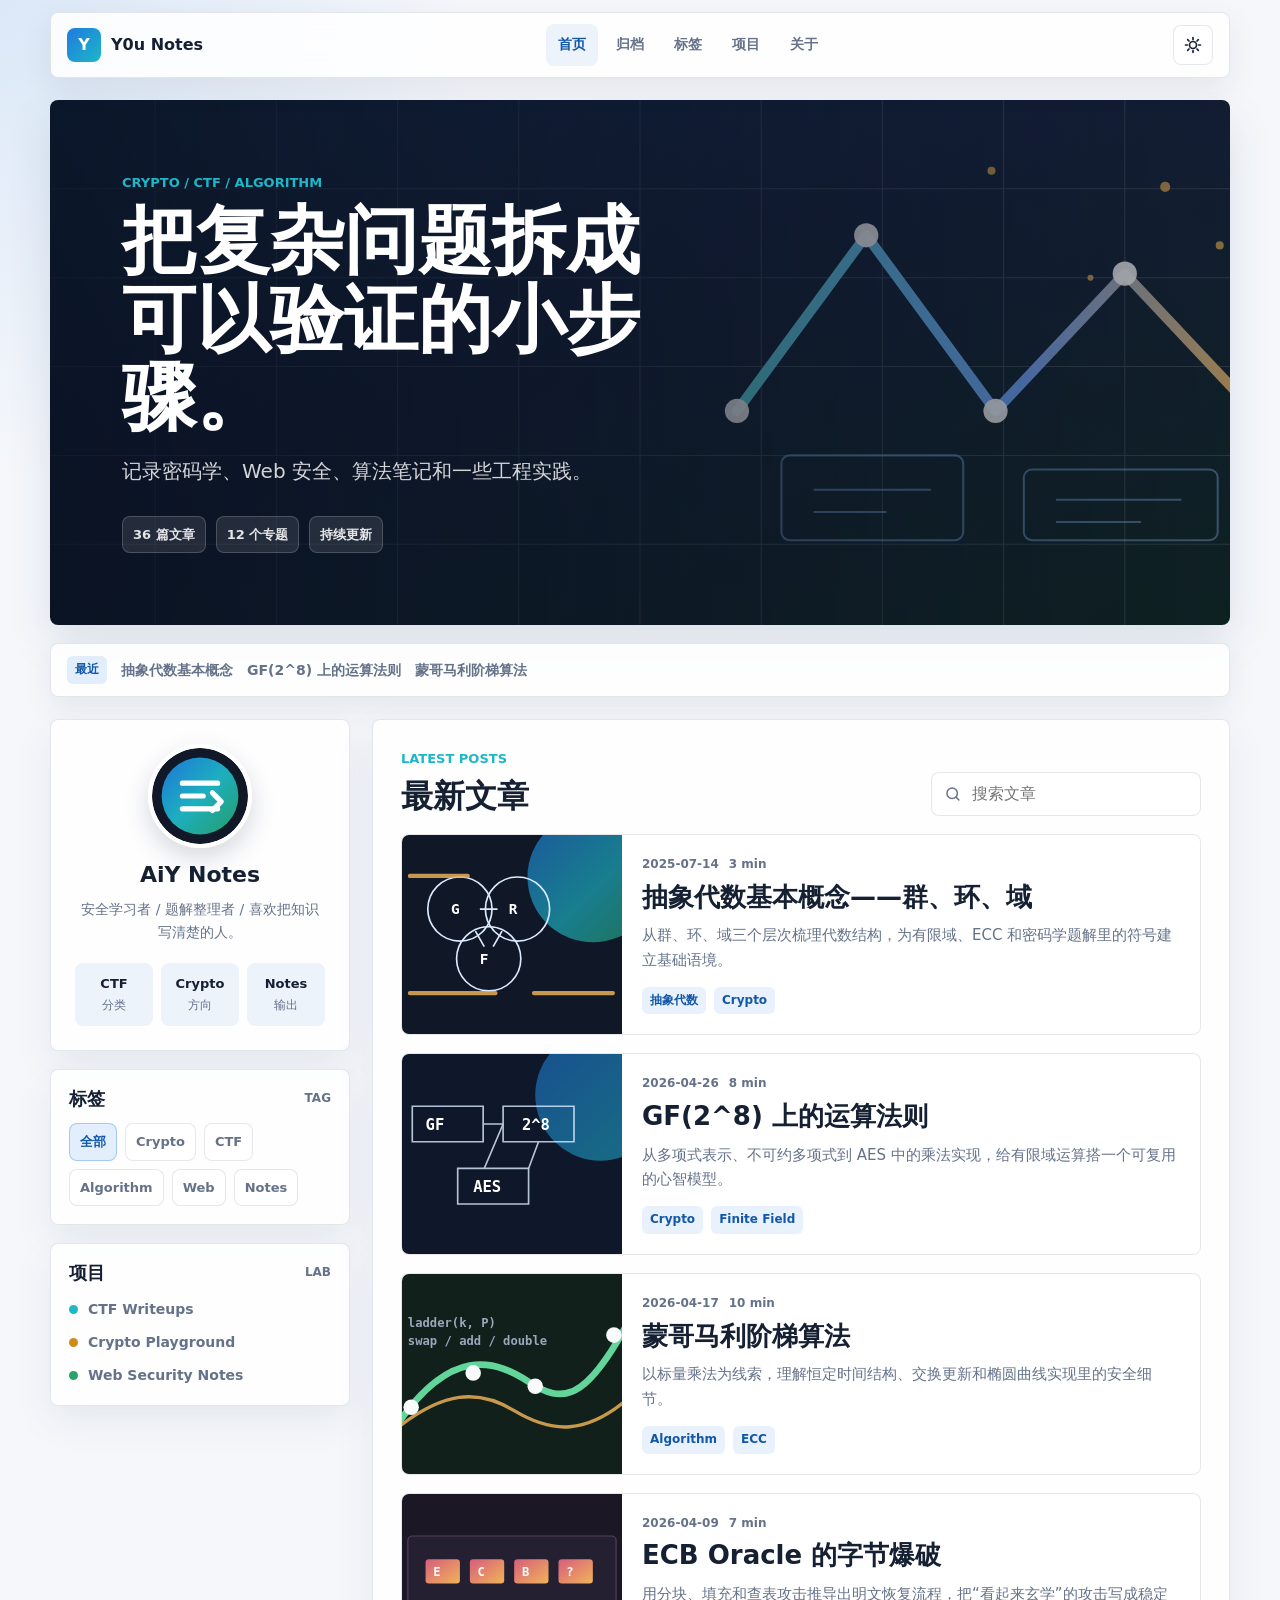
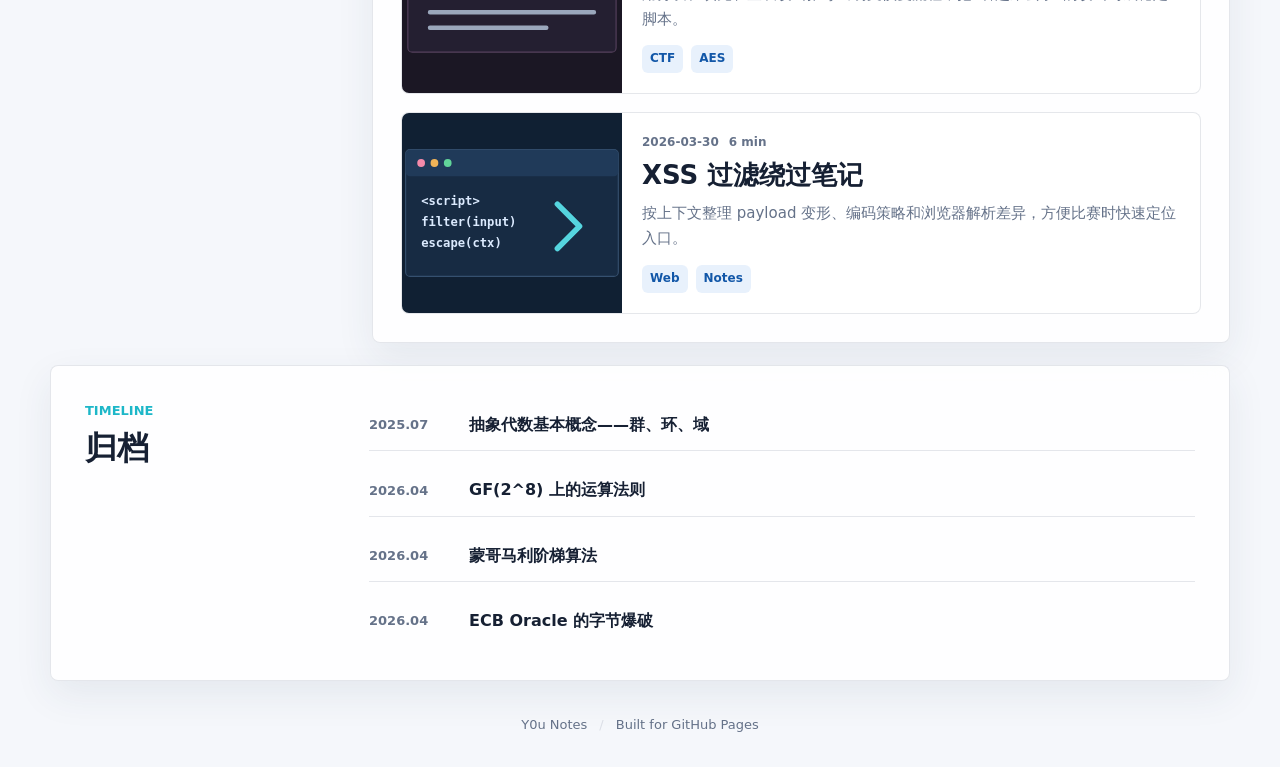
==== index.html @ 91af1cf0 "first commit" ====
<!doctype html>
<html lang="zh-CN">
  <head>
    <meta charset="utf-8" />
    <meta name="viewport" content="width=device-width, initial-scale=1" />
    <title>Y0u Notes | 技术博客</title>
    <meta
      name="description"
      content="一个 Hexo / AnZhiYu 风格的中文技术博客静态模板。"
    />
    <link rel="stylesheet" href="styles.css" />
  </head>
  <body>
    <header class="site-header">
      <a class="brand" href="#" aria-label="Y0u Notes 首页">
        <span class="brand-mark">Y</span>
        <span class="brand-text">Y0u Notes</span>
      </a>

      <nav class="nav-links" aria-label="主导航">
        <a href="#" class="is-active">首页</a>
        <a href="#archive">归档</a>
        <a href="#tags">标签</a>
        <a href="#projects">项目</a>
        <a href="#about">关于</a>
      </nav>

      <div class="header-actions">
        <button
          class="icon-btn"
          id="themeToggle"
          type="button"
          aria-label="切换主题"
          data-tooltip="切换主题"
          title="切换主题"
        >
          <svg aria-hidden="true" viewBox="0 0 24 24">
            <path
              d="M12 3v2.3m0 13.4V21m6.4-15.4-1.6 1.6M7.2 16.8l-1.6 1.6M21 12h-2.3M5.3 12H3m15.4 6.4-1.6-1.6M7.2 7.2 5.6 5.6"
            />
            <circle cx="12" cy="12" r="4.2" />
          </svg>
        </button>
        <button
          class="icon-btn menu-toggle"
          id="menuToggle"
          type="button"
          aria-label="打开导航"
          data-tooltip="导航"
          title="导航"
        >
          <svg aria-hidden="true" viewBox="0 0 24 24">
            <path d="M4 7h16M4 12h16M4 17h16" />
          </svg>
        </button>
      </div>
    </header>

    <main>
      <section class="hero" aria-labelledby="hero-title">
        <div class="hero-content">
          <p class="eyebrow">Crypto / CTF / Algorithm</p>
          <h1 id="hero-title">把复杂问题拆成可以验证的小步骤。</h1>
          <p class="hero-copy">
            记录密码学、Web 安全、算法笔记和一些工程实践。
          </p>
          <div class="hero-meta" aria-label="站点数据">
            <span>36 篇文章</span>
            <span>12 个专题</span>
            <span>持续更新</span>
          </div>
        </div>
      </section>

      <section class="ticker" aria-label="近期更新">
        <span class="ticker-label">最近</span>
        <a href="post-group-ring.html">抽象代数基本概念</a>
        <a href="#">GF(2^8) 上的运算法则</a>
        <a href="#">蒙哥马利阶梯算法</a>
      </section>

      <div class="page-shell">
        <aside class="sidebar" aria-label="侧边栏">
          <section class="profile-card" id="about">
            <img class="avatar" src="assets/avatar.svg" alt="站点头像" />
            <h2>AiY Notes</h2>
            <p>安全学习者 / 题解整理者 / 喜欢把知识写清楚的人。</p>
            <div class="profile-stats">
              <span><strong>CTF</strong>分类</span>
              <span><strong>Crypto</strong>方向</span>
              <span><strong>Notes</strong>输出</span>
            </div>
          </section>

          <section class="side-panel" id="tags">
            <div class="panel-heading">
              <h2>标签</h2>
              <span>Tag</span>
            </div>
            <div class="tag-cloud" role="list">
              <button class="tag is-active" data-filter="all" type="button">
                全部
              </button>
              <button class="tag" data-filter="crypto" type="button">
                Crypto
              </button>
              <button class="tag" data-filter="ctf" type="button">CTF</button>
              <button class="tag" data-filter="algorithm" type="button">
                Algorithm
              </button>
              <button class="tag" data-filter="web" type="button">Web</button>
              <button class="tag" data-filter="notes" type="button">
                Notes
              </button>
            </div>
          </section>

          <section class="side-panel" id="projects">
            <div class="panel-heading">
              <h2>项目</h2>
              <span>Lab</span>
            </div>
            <ul class="project-list">
              <li>
                <span class="dot dot-cyan"></span>
                <a href="#">CTF Writeups</a>
              </li>
              <li>
                <span class="dot dot-amber"></span>
                <a href="#">Crypto Playground</a>
              </li>
              <li>
                <span class="dot dot-green"></span>
                <a href="#">Web Security Notes</a>
              </li>
            </ul>
          </section>
        </aside>

        <section class="content" aria-labelledby="article-title">
          <div class="section-head">
            <div>
              <p class="eyebrow">Latest Posts</p>
              <h2 id="article-title">最新文章</h2>
            </div>
            <label class="search">
              <svg aria-hidden="true" viewBox="0 0 24 24">
                <circle cx="11" cy="11" r="7" />
                <path d="m16.2 16.2 3.8 3.8" />
              </svg>
              <input id="searchInput" type="search" placeholder="搜索文章" />
            </label>
          </div>

          <div class="article-list" id="articleList">
            <article
              class="post-card"
              data-tags="crypto algorithm notes"
              data-title="抽象代数基本概念 群 环 域"
            >
              <a
                class="post-cover"
                href="post-group-ring.html"
                aria-label="阅读抽象代数基本概念 群 环 域"
              >
                <img src="assets/cover-algebra.svg" alt="" />
              </a>
              <div class="post-body">
                <div class="post-meta">
                  <time datetime="2025-07-14">2025-07-14</time>
                  <span>3 min</span>
                </div>
                <h3><a href="post-group-ring.html">抽象代数基本概念——群、环、域</a></h3>
                <p>
                  从群、环、域三个层次梳理代数结构，为有限域、ECC 和密码学题解里的符号建立基础语境。
                </p>
                <div class="post-tags">
                  <span>抽象代数</span>
                  <span>Crypto</span>
                </div>
              </div>
            </article>

            <article
              class="post-card"
              data-tags="crypto ctf"
              data-title="GF(2^8) 上的运算法则"
            >
              <a class="post-cover" href="#" aria-label="阅读 GF(2^8) 上的运算法则">
                <img src="assets/cover-finite-field.svg" alt="" />
              </a>
              <div class="post-body">
                <div class="post-meta">
                  <time datetime="2026-04-26">2026-04-26</time>
                  <span>8 min</span>
                </div>
                <h3><a href="#">GF(2^8) 上的运算法则</a></h3>
                <p>
                  从多项式表示、不可约多项式到 AES 中的乘法实现，给有限域运算搭一个可复用的心智模型。
                </p>
                <div class="post-tags">
                  <span>Crypto</span>
                  <span>Finite Field</span>
                </div>
              </div>
            </article>

            <article
              class="post-card"
              data-tags="algorithm crypto"
              data-title="蒙哥马利阶梯算法"
            >
              <a class="post-cover" href="#" aria-label="阅读蒙哥马利阶梯算法">
                <img src="assets/cover-algorithm.svg" alt="" />
              </a>
              <div class="post-body">
                <div class="post-meta">
                  <time datetime="2026-04-17">2026-04-17</time>
                  <span>10 min</span>
                </div>
                <h3><a href="#">蒙哥马利阶梯算法</a></h3>
                <p>
                  以标量乘法为线索，理解恒定时间结构、交换更新和椭圆曲线实现里的安全细节。
                </p>
                <div class="post-tags">
                  <span>Algorithm</span>
                  <span>ECC</span>
                </div>
              </div>
            </article>

            <article
              class="post-card"
              data-tags="crypto ctf web"
              data-title="ECB Oracle 的字节爆破"
            >
              <a class="post-cover" href="#" aria-label="阅读 ECB Oracle 的字节爆破">
                <img src="assets/cover-crypto.svg" alt="" />
              </a>
              <div class="post-body">
                <div class="post-meta">
                  <time datetime="2026-04-09">2026-04-09</time>
                  <span>7 min</span>
                </div>
                <h3><a href="#">ECB Oracle 的字节爆破</a></h3>
                <p>
                  用分块、填充和查表攻击推导出明文恢复流程，把“看起来玄学”的攻击写成稳定脚本。
                </p>
                <div class="post-tags">
                  <span>CTF</span>
                  <span>AES</span>
                </div>
              </div>
            </article>

            <article
              class="post-card"
              data-tags="web notes"
              data-title="XSS 过滤绕过笔记"
            >
              <a class="post-cover" href="#" aria-label="阅读 XSS 过滤绕过笔记">
                <img src="assets/cover-web.svg" alt="" />
              </a>
              <div class="post-body">
                <div class="post-meta">
                  <time datetime="2026-03-30">2026-03-30</time>
                  <span>6 min</span>
                </div>
                <h3><a href="#">XSS 过滤绕过笔记</a></h3>
                <p>
                  按上下文整理 payload 变形、编码策略和浏览器解析差异，方便比赛时快速定位入口。
                </p>
                <div class="post-tags">
                  <span>Web</span>
                  <span>Notes</span>
                </div>
              </div>
            </article>
          </div>

          <p class="empty-state" id="emptyState">没有找到匹配的文章。</p>
        </section>
      </div>

      <section class="archive" id="archive" aria-labelledby="archive-title">
        <div class="archive-inner">
          <div>
            <p class="eyebrow">Timeline</p>
            <h2 id="archive-title">归档</h2>
          </div>
          <ol class="timeline">
            <li>
              <time datetime="2025-07">2025.07</time>
              <a href="post-group-ring.html">抽象代数基本概念——群、环、域</a>
            </li>
            <li>
              <time datetime="2026-04">2026.04</time>
              <a href="#">GF(2^8) 上的运算法则</a>
            </li>
            <li>
              <time datetime="2026-04">2026.04</time>
              <a href="#">蒙哥马利阶梯算法</a>
            </li>
            <li>
              <time datetime="2026-04">2026.04</time>
              <a href="#">ECB Oracle 的字节爆破</a>
            </li>
          </ol>
        </div>
      </section>
    </main>

    <button
      class="back-top"
      id="backTop"
      type="button"
      aria-label="返回顶部"
      data-tooltip="返回顶部"
      title="返回顶部"
    >
      <svg aria-hidden="true" viewBox="0 0 24 24">
        <path d="m6 15 6-6 6 6" />
      </svg>
    </button>

    <footer class="site-footer">
      <span>Y0u Notes</span>
      <span>Built for GitHub Pages</span>
    </footer>

    <script src="script.js"></script>
  </body>
</html>
---- styles.css ----
:root {
  color-scheme: light;
  --bg: #f5f7fb;
  --surface: rgba(255, 255, 255, 0.86);
  --surface-solid: #ffffff;
  --surface-soft: #edf3fb;
  --text: #162033;
  --muted: #657289;
  --line: rgba(40, 58, 92, 0.12);
  --brand: #1f7ae0;
  --brand-strong: #1257a8;
  --cyan: #1db7c8;
  --amber: #d28a16;
  --green: #28a46b;
  --rose: #d65d7d;
  --shadow: 0 18px 45px rgba(37, 58, 92, 0.12);
  --max: 1180px;
}

:root[data-theme="dark"] {
  color-scheme: dark;
  --bg: #101624;
  --surface: rgba(22, 30, 48, 0.84);
  --surface-solid: #161e30;
  --surface-soft: #1d293e;
  --text: #eef4ff;
  --muted: #9aa7bc;
  --line: rgba(220, 230, 255, 0.13);
  --brand: #68a8ff;
  --brand-strong: #8fc3ff;
  --cyan: #55d5df;
  --amber: #f1b458;
  --green: #61d59a;
  --rose: #f58aaa;
  --shadow: 0 22px 50px rgba(0, 0, 0, 0.28);
}

* {
  box-sizing: border-box;
}

html {
  scroll-behavior: smooth;
}

body {
  margin: 0;
  min-width: 320px;
  background:
    radial-gradient(circle at top left, rgba(31, 122, 224, 0.12), transparent 30rem),
    linear-gradient(180deg, var(--bg), var(--bg));
  color: var(--text);
  font-family:
    Inter,
    ui-sans-serif,
    system-ui,
    -apple-system,
    BlinkMacSystemFont,
    "Segoe UI",
    "Microsoft YaHei",
    sans-serif;
  line-height: 1.65;
}

a {
  color: inherit;
  text-decoration: none;
}

img,
svg {
  display: block;
}

.fireworks {
  position: fixed;
  inset: 0;
  z-index: 9999;
  width: 100vw;
  height: 100vh;
  pointer-events: none;
}

[hidden] {
  display: none !important;
}

button,
input {
  font: inherit;
}

.site-header {
  position: sticky;
  top: 0;
  z-index: 20;
  display: flex;
  align-items: center;
  justify-content: space-between;
  gap: 20px;
  width: min(100% - 32px, var(--max));
  height: 66px;
  margin: 12px auto 0;
  padding: 0 16px;
  border: 1px solid var(--line);
  border-radius: 8px;
  background: var(--surface);
  box-shadow: 0 10px 30px rgba(24, 42, 70, 0.08);
  backdrop-filter: blur(18px);
}

.brand,
.nav-links,
.header-actions,
.hero-meta,
.ticker,
.post-meta,
.post-tags,
.profile-stats,
.panel-heading,
.search,
.site-footer {
  display: flex;
  align-items: center;
}

.brand {
  gap: 10px;
  min-width: max-content;
  font-weight: 800;
}

.brand-mark {
  display: grid;
  width: 34px;
  height: 34px;
  place-items: center;
  border-radius: 8px;
  background: linear-gradient(135deg, var(--brand), var(--cyan));
  color: #fff;
  font-weight: 900;
}

.brand-text {
  letter-spacing: 0;
}

.nav-links {
  gap: 6px;
}

.nav-links a {
  padding: 9px 12px;
  border-radius: 8px;
  color: var(--muted);
  font-size: 14px;
  font-weight: 700;
  transition:
    background 160ms ease,
    color 160ms ease;
}

.nav-links a:hover,
.nav-links a.is-active {
  background: var(--surface-soft);
  color: var(--brand-strong);
}

.header-actions {
  gap: 8px;
}

.icon-btn,
.back-top {
  position: relative;
  display: grid;
  width: 40px;
  height: 40px;
  place-items: center;
  border: 1px solid var(--line);
  border-radius: 8px;
  background: var(--surface-solid);
  color: var(--text);
  cursor: pointer;
  transition:
    transform 160ms ease,
    border-color 160ms ease,
    background 160ms ease;
}

.icon-btn svg,
.back-top svg,
.search svg {
  width: 20px;
  height: 20px;
  fill: none;
  stroke: currentColor;
  stroke-linecap: round;
  stroke-linejoin: round;
  stroke-width: 2;
}

.icon-btn:hover,
.back-top:hover {
  border-color: rgba(31, 122, 224, 0.36);
  background: var(--surface-soft);
  transform: translateY(-1px);
}

.icon-btn::after,
.back-top::after {
  position: absolute;
  right: 0;
  bottom: -34px;
  z-index: 30;
  width: max-content;
  max-width: 140px;
  padding: 5px 8px;
  border-radius: 6px;
  background: #141a28;
  color: #fff;
  content: attr(data-tooltip);
  font-size: 12px;
  line-height: 1.2;
  opacity: 0;
  pointer-events: none;
  transform: translateY(-4px);
  transition:
    opacity 150ms ease,
    transform 150ms ease;
}

.icon-btn:hover::after,
.icon-btn:focus-visible::after,
.back-top:hover::after,
.back-top:focus-visible::after {
  opacity: 1;
  transform: translateY(0);
}

.menu-toggle {
  display: none;
}

.hero {
  width: min(100% - 32px, var(--max));
  min-height: 350px;
  margin: 22px auto 0;
  border-radius: 8px;
  overflow: hidden;
  background:
    linear-gradient(90deg, rgba(8, 16, 31, 0.82), rgba(8, 16, 31, 0.34)),
    url("assets/hero-tech.svg") center / cover;
  color: #fff;
  box-shadow: var(--shadow);
}

.post-hero {
  position: relative;
  width: min(100% - 32px, var(--max));
  min-height: 420px;
  margin: 22px auto 0;
  border-radius: 8px;
  overflow: hidden;
  background:
    linear-gradient(180deg, rgba(9, 15, 28, 0.28), rgba(9, 15, 28, 0.78)),
    url("assets/cover-algebra.svg") center / cover;
  color: #fff;
  box-shadow: var(--shadow);
}

.post-hero-content {
  position: relative;
  z-index: 2;
  display: flex;
  flex-direction: column;
  justify-content: end;
  min-height: 420px;
  padding: clamp(34px, 6vw, 76px);
}

.article-badges,
.article-meta-line {
  display: flex;
  align-items: center;
  flex-wrap: wrap;
  gap: 10px;
}

.article-badges span {
  padding: 6px 10px;
  border: 1px solid rgba(255, 255, 255, 0.22);
  border-radius: 8px;
  background: rgba(255, 255, 255, 0.12);
  color: rgba(255, 255, 255, 0.9);
  font-size: 13px;
  font-weight: 800;
}

.post-hero h1 {
  max-width: 12em;
  margin: 18px 0 0;
  font-size: clamp(34px, 6vw, 68px);
  line-height: 1.08;
  letter-spacing: 0;
}

.post-hero h1 span {
  display: block;
}

.article-meta-line {
  margin-top: 18px;
  color: rgba(255, 255, 255, 0.84);
  font-size: 14px;
  font-weight: 700;
}

.article-meta-line span {
  position: relative;
}

.article-meta-line span + span::before {
  content: "";
  display: inline-block;
  width: 4px;
  height: 4px;
  margin: 0 10px 2px 0;
  border-radius: 50%;
  background: rgba(255, 255, 255, 0.48);
}

.wave {
  position: absolute;
  right: 0;
  bottom: -1px;
  left: 0;
  height: 42px;
  background:
    radial-gradient(80px 30px at 10% 100%, var(--bg) 98%, transparent),
    radial-gradient(120px 38px at 36% 100%, var(--bg) 98%, transparent),
    radial-gradient(96px 34px at 62% 100%, var(--bg) 98%, transparent),
    radial-gradient(130px 42px at 88% 100%, var(--bg) 98%, transparent);
  opacity: 0.98;
}

.hero-content {
  display: flex;
  flex-direction: column;
  justify-content: center;
  min-height: 350px;
  max-width: 700px;
  padding: clamp(32px, 7vw, 72px);
}

.eyebrow {
  margin: 0 0 8px;
  color: var(--cyan);
  font-size: 13px;
  font-weight: 800;
  letter-spacing: 0;
  text-transform: uppercase;
}

.hero h1 {
  max-width: 12em;
  margin: 0;
  font-size: clamp(36px, 7vw, 74px);
  line-height: 1.06;
  letter-spacing: 0;
}

.hero-copy {
  max-width: 36rem;
  margin: 18px 0 0;
  color: rgba(255, 255, 255, 0.82);
  font-size: clamp(16px, 2vw, 20px);
}

.hero-meta {
  flex-wrap: wrap;
  gap: 10px;
  margin-top: 28px;
}

.hero-meta span {
  padding: 7px 10px;
  border: 1px solid rgba(255, 255, 255, 0.18);
  border-radius: 8px;
  background: rgba(255, 255, 255, 0.1);
  color: rgba(255, 255, 255, 0.88);
  font-size: 13px;
  font-weight: 700;
}

.ticker {
  gap: 14px;
  width: min(100% - 32px, var(--max));
  margin: 18px auto 0;
  padding: 12px 16px;
  border: 1px solid var(--line);
  border-radius: 8px;
  background: var(--surface);
  box-shadow: 0 12px 28px rgba(38, 52, 82, 0.08);
  overflow-x: auto;
  white-space: nowrap;
}

.ticker-label {
  padding: 4px 8px;
  border-radius: 6px;
  background: rgba(31, 122, 224, 0.12);
  color: var(--brand-strong);
  font-size: 12px;
  font-weight: 800;
}

.ticker a {
  color: var(--muted);
  font-size: 14px;
  font-weight: 700;
}

.ticker a:hover {
  color: var(--brand-strong);
}

.page-shell {
  display: grid;
  grid-template-columns: 300px minmax(0, 1fr);
  gap: 22px;
  width: min(100% - 32px, var(--max));
  margin: 22px auto 0;
}

.sidebar {
  display: grid;
  align-self: start;
  gap: 18px;
  position: sticky;
  top: 96px;
}

.profile-card,
.side-panel,
.content,
.archive-inner {
  border: 1px solid var(--line);
  border-radius: 8px;
  background: var(--surface);
  box-shadow: 0 14px 38px rgba(37, 58, 92, 0.08);
  backdrop-filter: blur(16px);
}

.profile-card {
  padding: 24px;
  text-align: center;
}

.avatar {
  width: 104px;
  height: 104px;
  margin: 0 auto 14px;
  border: 4px solid var(--surface-solid);
  border-radius: 50%;
  box-shadow: 0 10px 24px rgba(27, 43, 68, 0.18);
}

.profile-card h2,
.side-panel h2,
.section-head h2,
.archive h2 {
  margin: 0;
  letter-spacing: 0;
  line-height: 1.2;
}

.profile-card h2 {
  font-size: 22px;
}

.profile-card p {
  margin: 10px 0 0;
  color: var(--muted);
  font-size: 14px;
}

.profile-stats {
  justify-content: space-between;
  gap: 8px;
  margin-top: 18px;
}

.profile-stats span {
  display: grid;
  flex: 1;
  gap: 2px;
  min-width: 0;
  padding: 10px 6px;
  border-radius: 8px;
  background: var(--surface-soft);
  color: var(--muted);
  font-size: 12px;
}

.profile-stats strong {
  color: var(--text);
  font-size: 13px;
}

.side-panel {
  padding: 18px;
}

.panel-heading {
  justify-content: space-between;
  gap: 12px;
  margin-bottom: 14px;
}

.panel-heading h2 {
  font-size: 18px;
}

.panel-heading span {
  color: var(--muted);
  font-size: 12px;
  font-weight: 800;
  text-transform: uppercase;
}

.tag-cloud {
  display: flex;
  flex-wrap: wrap;
  gap: 8px;
}

.tag {
  border: 1px solid var(--line);
  border-radius: 8px;
  background: var(--surface-solid);
  color: var(--muted);
  cursor: pointer;
  font-size: 13px;
  font-weight: 800;
  padding: 7px 10px;
}

.tag:hover,
.tag.is-active {
  border-color: rgba(31, 122, 224, 0.32);
  background: rgba(31, 122, 224, 0.12);
  color: var(--brand-strong);
}

.project-list {
  display: grid;
  gap: 10px;
  margin: 0;
  padding: 0;
  list-style: none;
}

.project-list li {
  display: flex;
  align-items: center;
  gap: 10px;
  min-width: 0;
  color: var(--muted);
  font-size: 14px;
  font-weight: 700;
}

.project-list a:hover {
  color: var(--brand-strong);
}

.dot {
  width: 9px;
  height: 9px;
  flex: 0 0 auto;
  border-radius: 50%;
}

.dot-cyan {
  background: var(--cyan);
}

.dot-amber {
  background: var(--amber);
}

.dot-green {
  background: var(--green);
}

.content {
  padding: clamp(18px, 3vw, 28px);
}

.section-head {
  display: flex;
  align-items: end;
  justify-content: space-between;
  gap: 16px;
  margin-bottom: 18px;
}

.section-head h2,
.archive h2 {
  font-size: clamp(24px, 3vw, 32px);
}

.search {
  gap: 8px;
  width: min(100%, 270px);
  min-height: 44px;
  padding: 0 12px;
  border: 1px solid var(--line);
  border-radius: 8px;
  background: var(--surface-solid);
  color: var(--muted);
}

.search input {
  min-width: 0;
  width: 100%;
  border: 0;
  outline: 0;
  background: transparent;
  color: var(--text);
}

.article-list {
  display: grid;
  gap: 18px;
}

.post-card {
  display: grid;
  grid-template-columns: 220px minmax(0, 1fr);
  min-height: 178px;
  border: 1px solid var(--line);
  border-radius: 8px;
  background: var(--surface-solid);
  overflow: hidden;
  transition:
    transform 180ms ease,
    box-shadow 180ms ease,
    border-color 180ms ease;
}

.post-card:hover {
  border-color: rgba(31, 122, 224, 0.3);
  box-shadow: 0 16px 38px rgba(30, 47, 75, 0.12);
  transform: translateY(-2px);
}

.post-cover {
  min-width: 0;
  background: var(--surface-soft);
}

.post-cover img {
  width: 100%;
  height: 100%;
  min-height: 178px;
  object-fit: cover;
}

.post-body {
  display: flex;
  flex-direction: column;
  justify-content: center;
  min-width: 0;
  padding: 20px;
}

.post-meta {
  flex-wrap: wrap;
  gap: 10px;
  margin-bottom: 6px;
  color: var(--muted);
  font-size: 12px;
  font-weight: 800;
}

.post-card h3 {
  margin: 0;
  font-size: clamp(20px, 2.5vw, 26px);
  letter-spacing: 0;
  line-height: 1.25;
}

.post-card h3 a:hover {
  color: var(--brand-strong);
}

.post-card p {
  margin: 10px 0 14px;
  color: var(--muted);
  font-size: 15px;
}

.post-tags {
  flex-wrap: wrap;
  gap: 8px;
}

.post-tags span {
  padding: 4px 8px;
  border-radius: 6px;
  background: rgba(31, 122, 224, 0.1);
  color: var(--brand-strong);
  font-size: 12px;
  font-weight: 800;
}

.empty-state {
  display: none;
  margin: 18px 0 0;
  padding: 18px;
  border: 1px dashed var(--line);
  border-radius: 8px;
  color: var(--muted);
  text-align: center;
}

.empty-state.is-visible {
  display: block;
}

.archive {
  width: min(100% - 32px, var(--max));
  margin: 22px auto 0;
}

.archive-inner {
  display: grid;
  grid-template-columns: 260px minmax(0, 1fr);
  gap: 24px;
  padding: clamp(20px, 4vw, 34px);
}

.timeline {
  display: grid;
  gap: 14px;
  margin: 0;
  padding: 0;
  list-style: none;
}

.timeline li {
  display: grid;
  grid-template-columns: 86px minmax(0, 1fr);
  gap: 14px;
  align-items: center;
  min-width: 0;
  padding: 12px 0;
  border-bottom: 1px solid var(--line);
}

.timeline li:last-child {
  border-bottom: 0;
}

.timeline time {
  color: var(--muted);
  font-size: 13px;
  font-weight: 800;
}

.timeline a {
  overflow-wrap: anywhere;
  font-weight: 800;
}

.timeline a:hover {
  color: var(--brand-strong);
}

.article-layout {
  display: grid;
  grid-template-columns: minmax(0, 1fr) 300px;
  gap: 22px;
  width: min(100% - 32px, var(--max));
  margin: 22px auto 0;
}

.article-card {
  min-width: 0;
  padding: clamp(22px, 4vw, 46px);
  border: 1px solid var(--line);
  border-radius: 8px;
  background: var(--surface);
  box-shadow: 0 14px 38px rgba(37, 58, 92, 0.08);
}

.article-card .lead {
  margin: 0 0 26px;
  padding: 18px 20px;
  border-left: 4px solid var(--brand);
  border-radius: 0 8px 8px 0;
  background: var(--surface-soft);
  color: var(--text);
  font-size: 17px;
}

.article-card section {
  margin-top: 34px;
}

.article-card h2 {
  margin: 0 0 14px;
  padding-top: 12px;
  color: var(--text);
  font-size: clamp(26px, 3vw, 34px);
  letter-spacing: 0;
  line-height: 1.25;
}

.article-card h2::before {
  content: "#";
  margin-right: 8px;
  color: var(--brand);
}

.article-card h3 {
  margin: 22px 0 10px;
  color: var(--text);
  font-size: 22px;
  letter-spacing: 0;
}

.article-card p,
.article-card li {
  color: var(--muted);
  font-size: 16px;
}

.article-card p {
  margin: 0 0 14px;
}

.article-card ul {
  display: grid;
  gap: 8px;
  margin: 16px 0;
  padding-left: 22px;
}

.article-card code {
  padding: 2px 6px;
  border-radius: 6px;
  background: var(--surface-soft);
  color: var(--brand-strong);
  font-family: ui-monospace, SFMono-Regular, Consolas, "Liberation Mono", monospace;
  font-size: 0.92em;
}

.article-card pre {
  margin: 18px 0;
  padding: 18px;
  border: 1px solid var(--line);
  border-radius: 8px;
  background: #111827;
  color: #dbeafe;
  overflow-x: auto;
}

.article-card pre code {
  padding: 0;
  background: transparent;
  color: inherit;
}

.definition-box,
.article-note,
.article-copyright {
  margin: 18px 0;
  padding: 18px;
  border: 1px solid var(--line);
  border-radius: 8px;
  background: var(--surface-soft);
}

.definition-box strong,
.article-copyright strong {
  display: block;
  margin-bottom: 8px;
  color: var(--text);
}

.article-note h2 {
  padding-top: 0;
}

.article-copyright {
  margin-top: 36px;
}

.article-copyright p {
  margin-bottom: 0;
  font-size: 14px;
}

.post-pager {
  display: grid;
  grid-template-columns: repeat(2, minmax(0, 1fr));
  gap: 12px;
  margin-top: 22px;
}

.post-pager a {
  min-width: 0;
  padding: 14px 16px;
  border: 1px solid var(--line);
  border-radius: 8px;
  background: var(--surface-solid);
  color: var(--muted);
  font-size: 14px;
  font-weight: 800;
  overflow-wrap: anywhere;
}

.post-pager a:hover {
  border-color: rgba(31, 122, 224, 0.32);
  color: var(--brand-strong);
}

.article-aside {
  display: grid;
  align-self: start;
  gap: 18px;
  position: sticky;
  top: 96px;
}

.profile-card.compact {
  padding: 20px;
}

.profile-card.compact .avatar {
  width: 82px;
  height: 82px;
}

.announcement {
  margin: 0;
  color: var(--muted);
  font-size: 14px;
}

.toc-panel {
  max-height: calc(100vh - 116px);
  overflow: auto;
}

.toc {
  display: grid;
  gap: 8px;
  margin: 0;
  padding: 0;
  list-style: none;
}

.toc a {
  display: block;
  padding: 7px 8px;
  border-radius: 7px;
  color: var(--muted);
  font-size: 13px;
  font-weight: 800;
  overflow-wrap: anywhere;
}

.toc a:hover {
  background: var(--surface-soft);
  color: var(--brand-strong);
}

.back-top {
  position: fixed;
  right: 18px;
  bottom: 18px;
  z-index: 25;
  opacity: 0;
  pointer-events: none;
  transform: translateY(12px);
}

.back-top.is-visible {
  opacity: 1;
  pointer-events: auto;
  transform: translateY(0);
}

.site-footer {
  justify-content: center;
  gap: 12px;
  min-height: 86px;
  color: var(--muted);
  font-size: 13px;
}

.site-footer span + span::before {
  content: "/";
  margin-right: 12px;
  color: var(--line);
}

@media (max-width: 900px) {
  .site-header {
    width: min(100% - 24px, var(--max));
  }

  .menu-toggle {
    display: grid;
  }

  .nav-links {
    position: absolute;
    top: calc(100% + 8px);
    right: 0;
    display: none;
    flex-direction: column;
    align-items: stretch;
    width: min(220px, calc(100vw - 24px));
    padding: 8px;
    border: 1px solid var(--line);
    border-radius: 8px;
    background: var(--surface-solid);
    box-shadow: var(--shadow);
  }

  .nav-links.is-open {
    display: flex;
  }

  .nav-links a {
    width: 100%;
  }

  .hero,
  .post-hero,
  .ticker,
  .page-shell,
  .archive,
  .article-layout {
    width: min(100% - 24px, var(--max));
  }

  .page-shell {
    grid-template-columns: 1fr;
  }

  .sidebar {
    position: static;
    grid-template-columns: repeat(2, minmax(0, 1fr));
  }

  .profile-card {
    grid-row: span 2;
  }

  .archive-inner {
    grid-template-columns: 1fr;
  }

  .article-layout {
    grid-template-columns: 1fr;
  }

  .article-aside {
    position: static;
    grid-template-columns: repeat(2, minmax(0, 1fr));
  }

  .toc-panel {
    grid-column: 1 / -1;
    max-height: none;
  }
}

@media (max-width: 640px) {
  .site-header {
    height: 58px;
    padding: 0 10px;
  }

  .brand-text {
    max-width: 125px;
    overflow: hidden;
    text-overflow: ellipsis;
    white-space: nowrap;
  }

  .hero {
    min-height: 300px;
  }

  .post-hero {
    min-height: 340px;
  }

  .hero-content {
    min-height: 300px;
    padding: 28px 20px;
  }

  .post-hero-content {
    min-height: 340px;
    padding: 28px 20px 46px;
  }

  .hero h1 {
    font-size: clamp(32px, 11vw, 46px);
  }

  .post-hero h1 {
    font-size: clamp(30px, 8vw, 40px);
    line-height: 1.14;
  }

  .article-meta-line {
    align-items: flex-start;
    flex-direction: column;
    gap: 5px;
  }

  .article-meta-line span + span::before {
    content: none;
  }

  .ticker {
    flex-wrap: wrap;
    overflow-x: visible;
    white-space: normal;
  }

  .ticker a {
    overflow-wrap: anywhere;
  }

  .section-head {
    align-items: stretch;
    flex-direction: column;
  }

  .search {
    width: 100%;
  }

  .sidebar {
    grid-template-columns: 1fr;
  }

  .article-aside {
    grid-template-columns: 1fr;
  }

  .profile-card {
    grid-row: auto;
  }

  .post-card {
    grid-template-columns: 1fr;
  }

  .post-cover img {
    aspect-ratio: 16 / 9;
    min-height: 0;
  }

  .timeline li {
    grid-template-columns: 1fr;
    gap: 4px;
  }

  .post-pager {
    grid-template-columns: 1fr;
  }

  .site-footer {
    flex-direction: column;
    gap: 4px;
  }

  .site-footer span + span::before {
    content: "";
    margin-right: 0;
  }
}
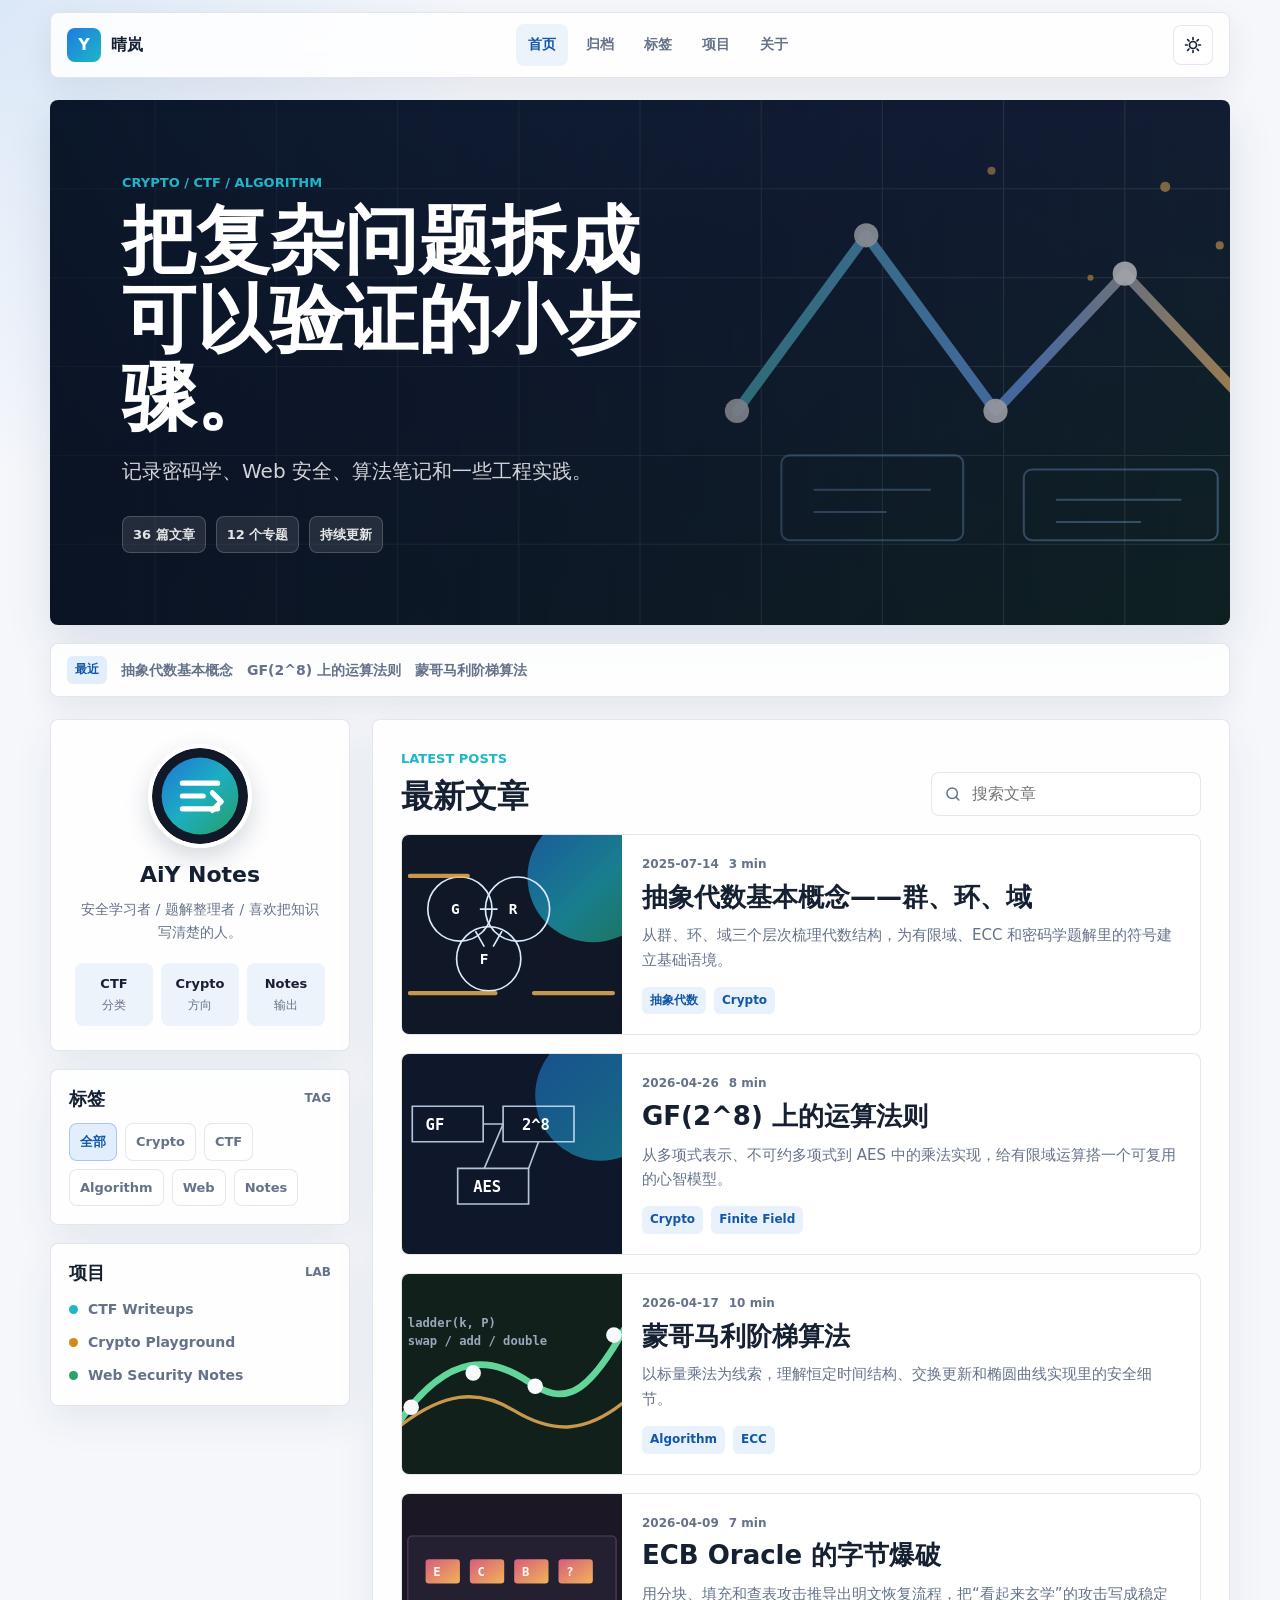
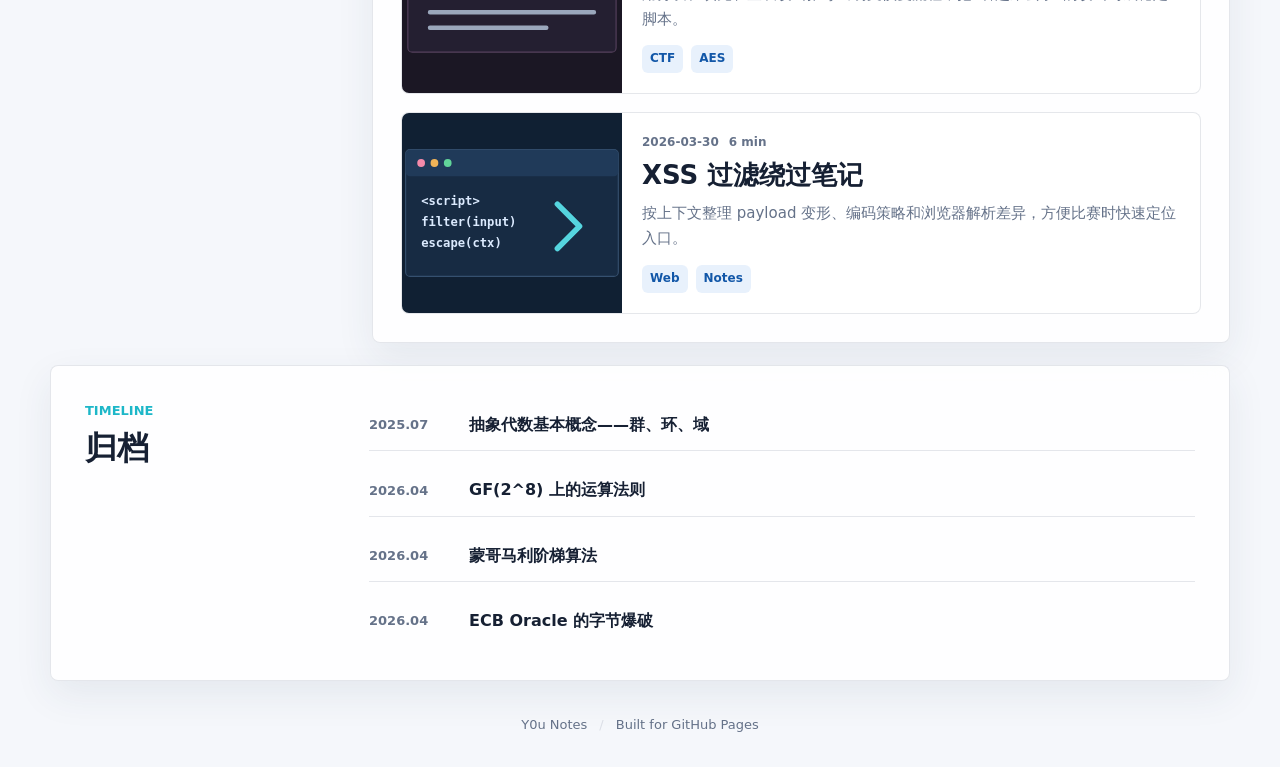
==== commit 2d094470: "Update index.html" ====
--- a/index.html
+++ b/index.html
@@ -3,7 +3,7 @@
   <head>
     <meta charset="utf-8" />
     <meta name="viewport" content="width=device-width, initial-scale=1" />
-    <title>Y0u Notes | 技术博客</title>
+    <title>晴岚 | 技术博客</title>
     <meta
       name="description"
       content="一个 Hexo / AnZhiYu 风格的中文技术博客静态模板。"
@@ -12,9 +12,9 @@
   </head>
   <body>
     <header class="site-header">
-      <a class="brand" href="#" aria-label="Y0u Notes 首页">
+      <a class="brand" href="#" aria-label="晴岚 首页">
         <span class="brand-mark">Y</span>
-        <span class="brand-text">Y0u Notes</span>
+        <span class="brand-text">晴岚</span>
       </a>
 
       <nav class="nav-links" aria-label="主导航">
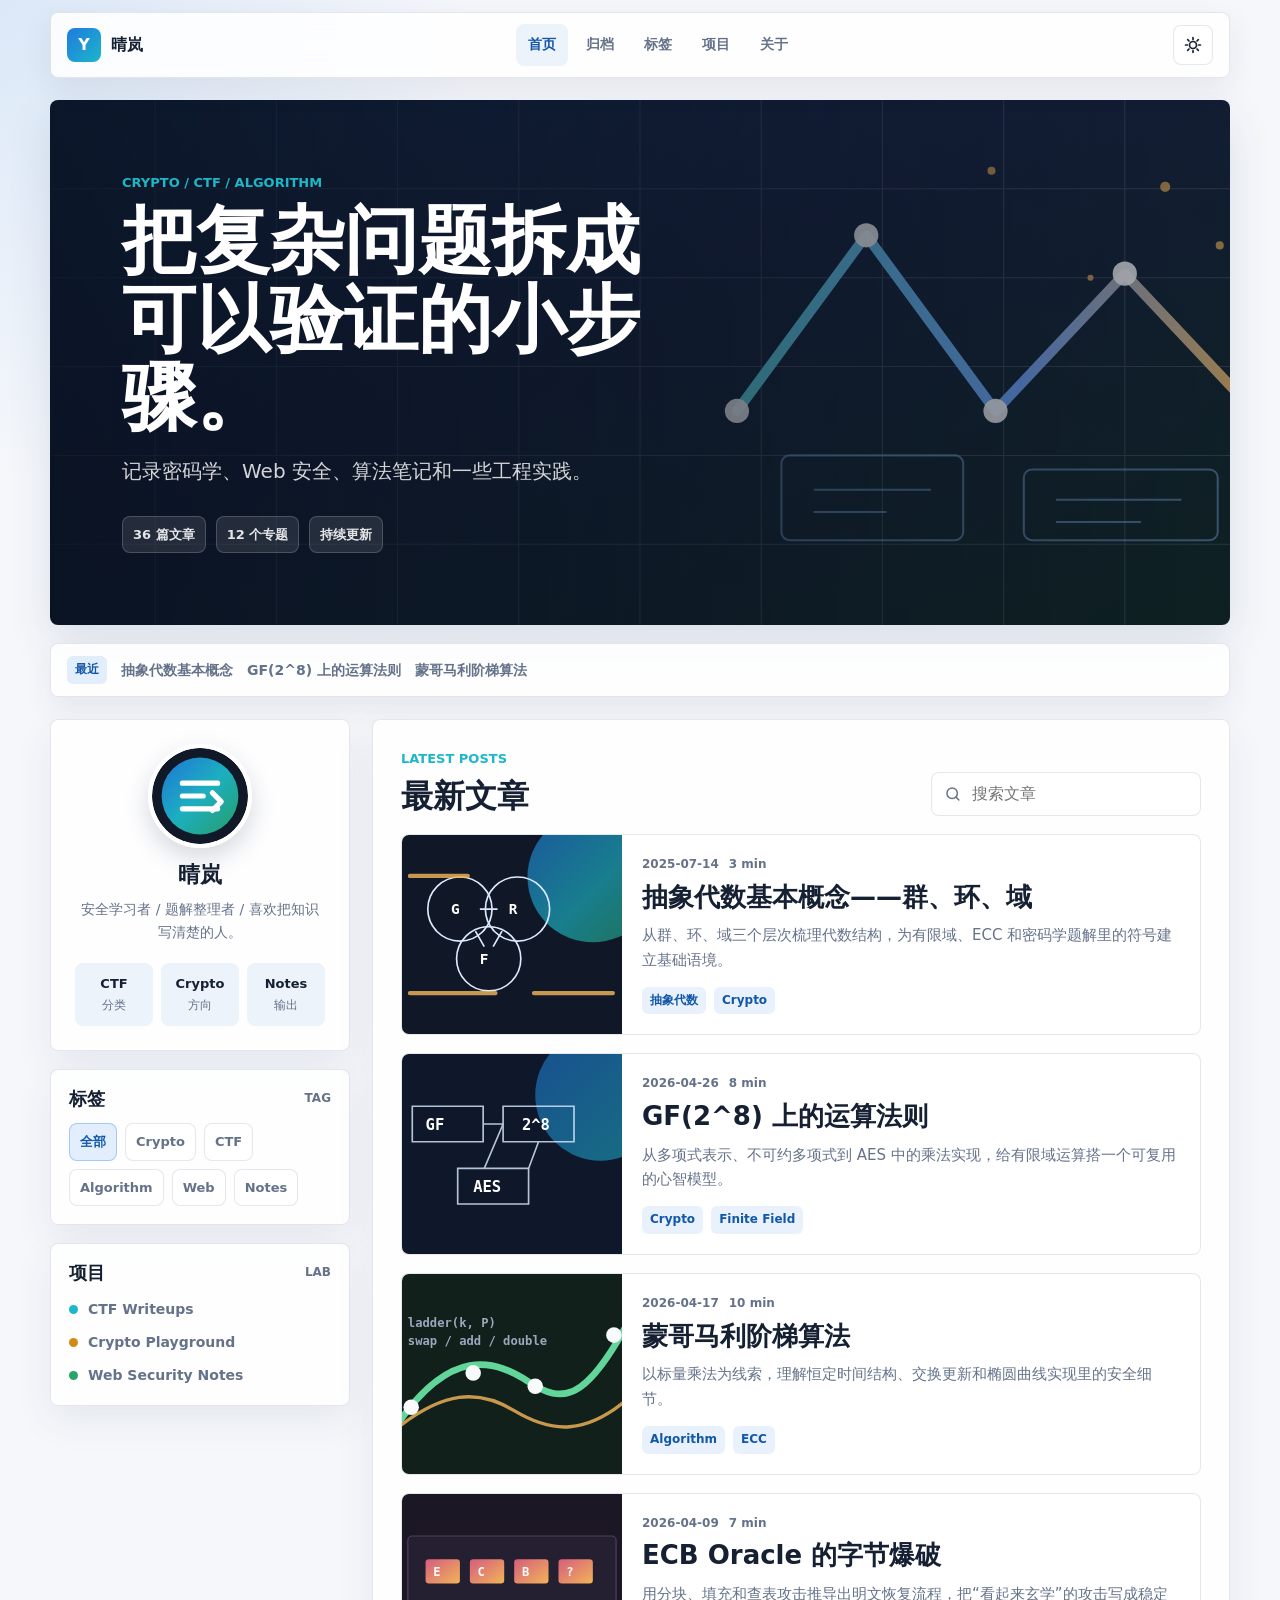
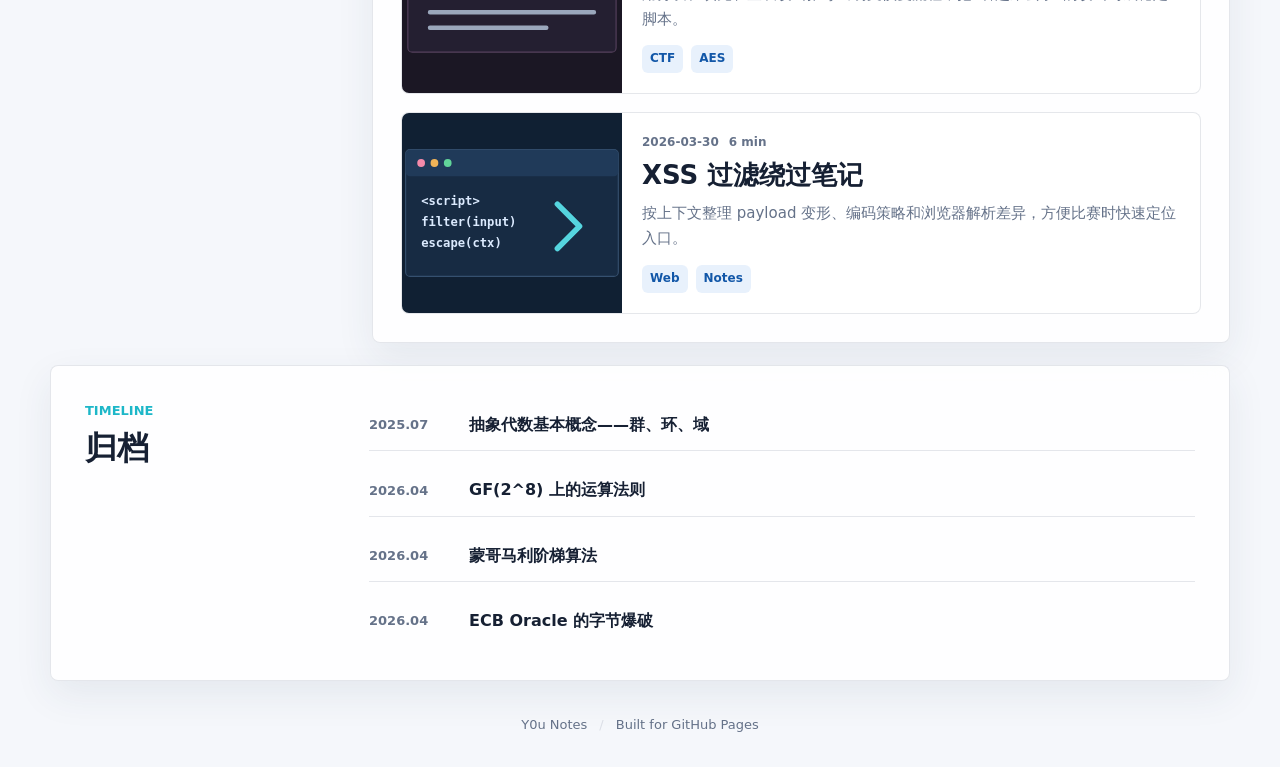
==== commit 0dcbff5e: "Update index.html" ====
--- a/index.html
+++ b/index.html
@@ -83,7 +83,7 @@
         <aside class="sidebar" aria-label="侧边栏">
           <section class="profile-card" id="about">
             <img class="avatar" src="assets/avatar.svg" alt="站点头像" />
-            <h2>AiY Notes</h2>
+            <h2>晴岚</h2>
             <p>安全学习者 / 题解整理者 / 喜欢把知识写清楚的人。</p>
             <div class="profile-stats">
               <span><strong>CTF</strong>分类</span>
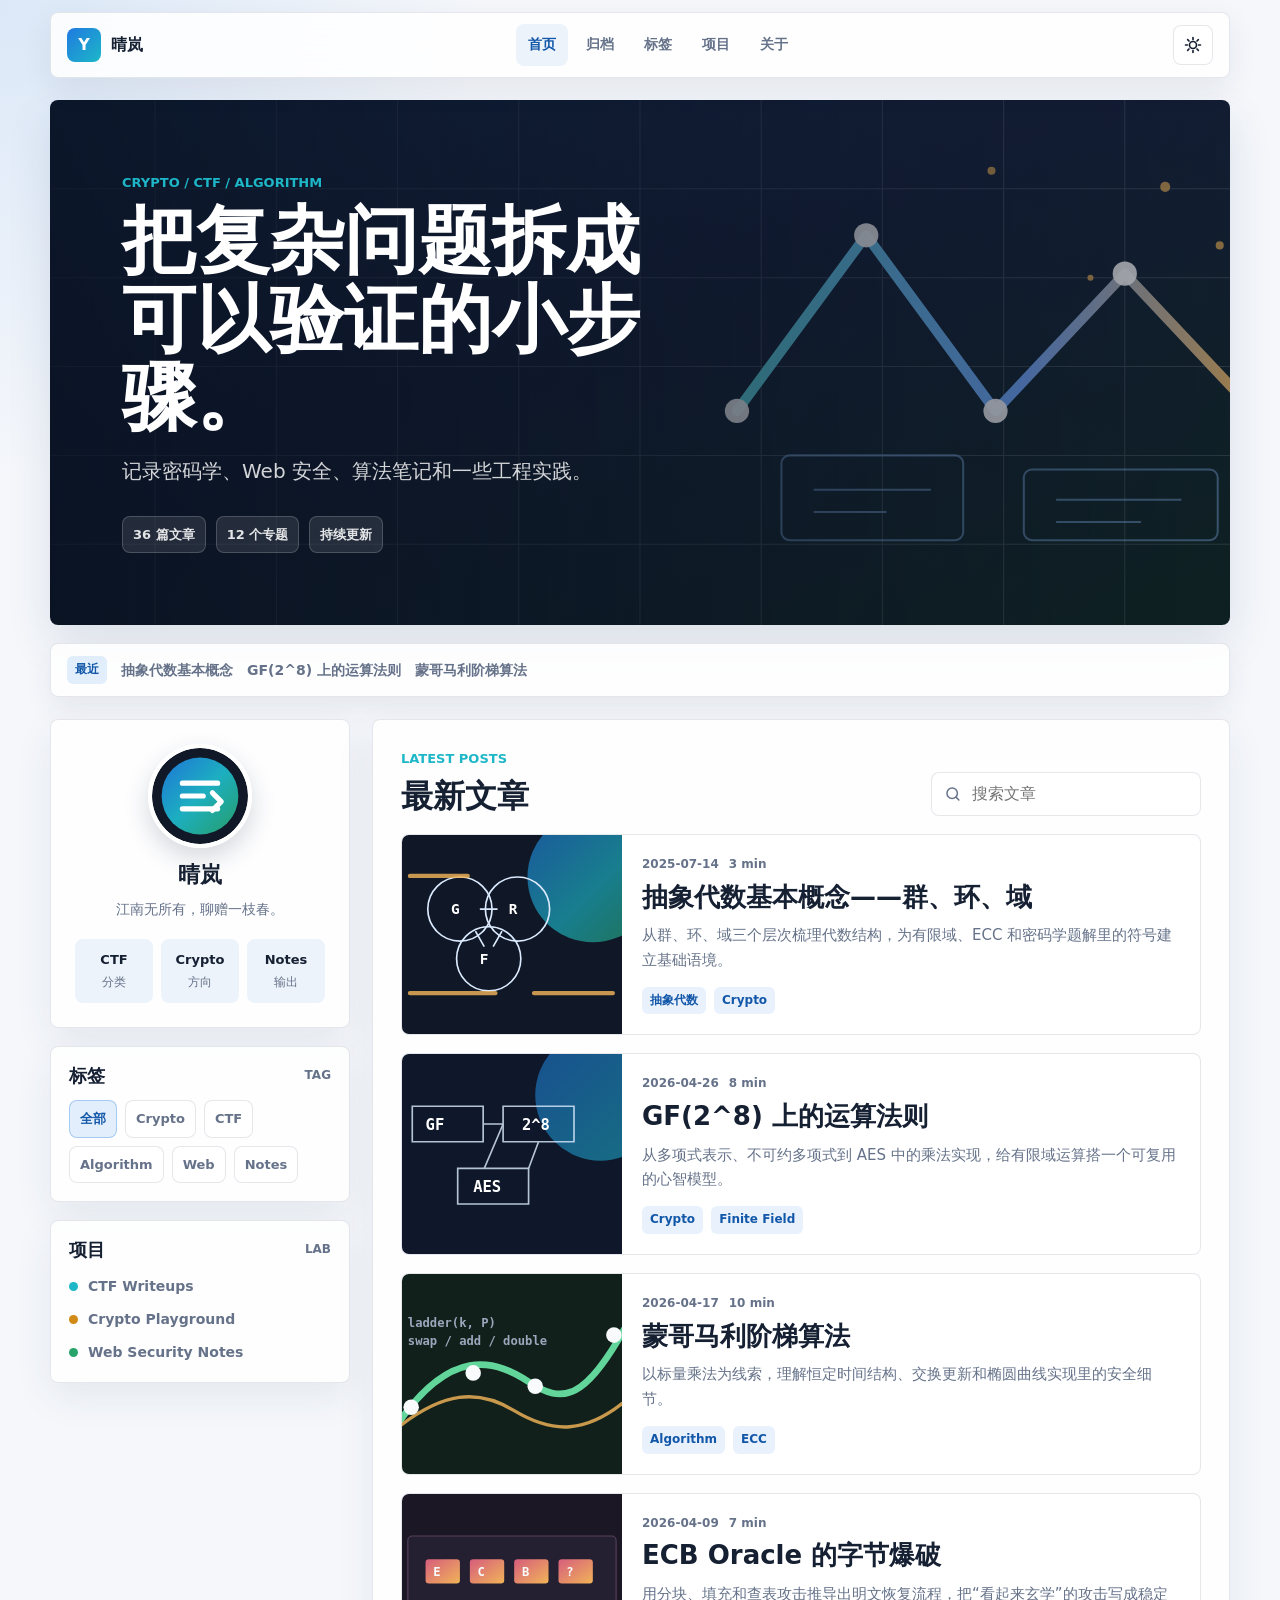
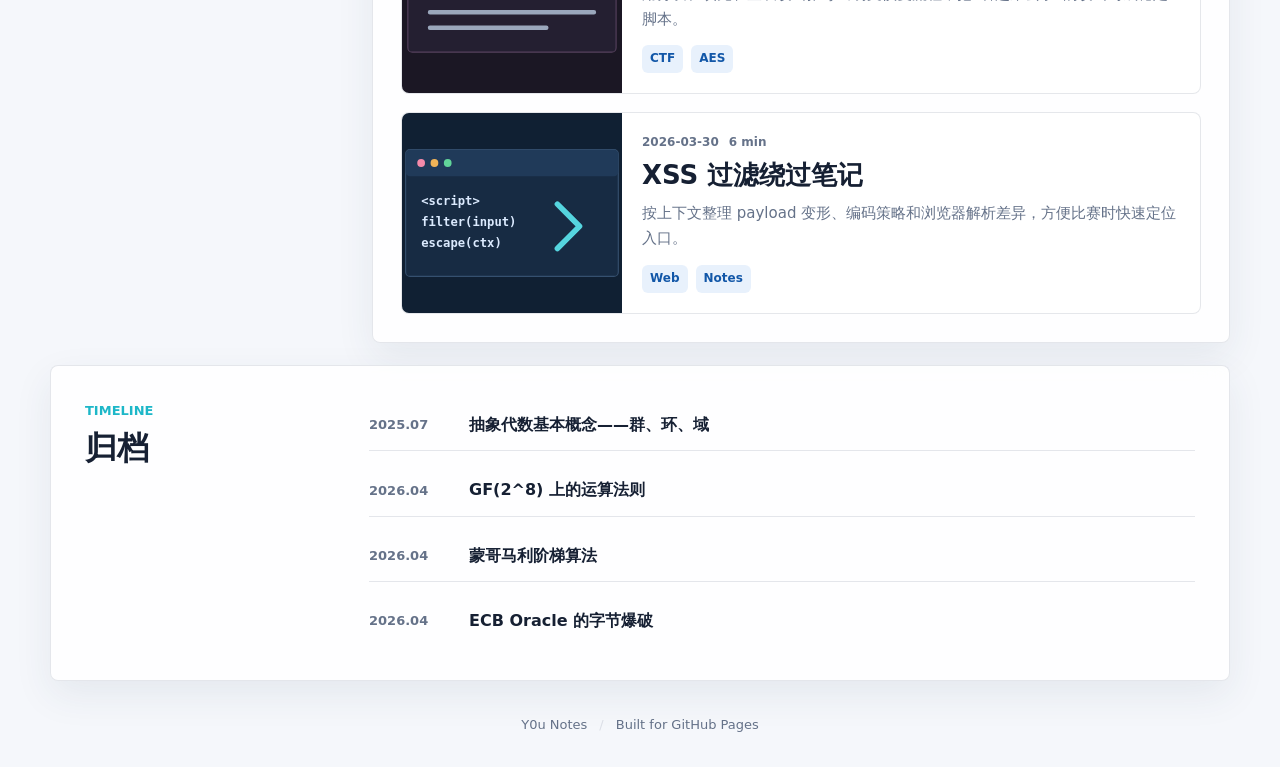
==== commit c76898a4: "Update profile description in index.html" ====
--- a/index.html
+++ b/index.html
@@ -84,7 +84,7 @@
           <section class="profile-card" id="about">
             <img class="avatar" src="assets/avatar.svg" alt="站点头像" />
             <h2>晴岚</h2>
-            <p>安全学习者 / 题解整理者 / 喜欢把知识写清楚的人。</p>
+            <p>江南无所有，聊赠一枝春。</p>
             <div class="profile-stats">
               <span><strong>CTF</strong>分类</span>
               <span><strong>Crypto</strong>方向</span>
